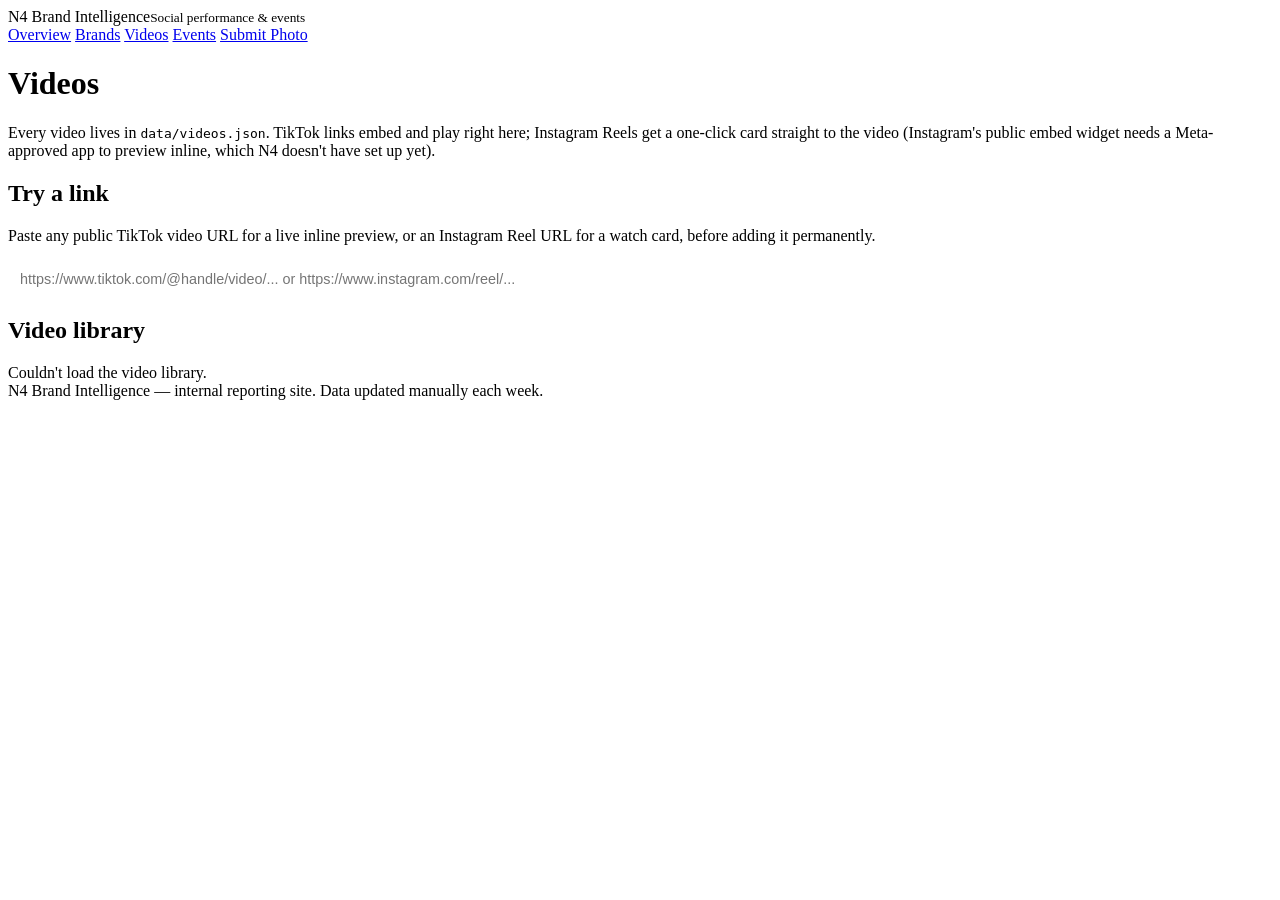
==== videos.html @ 7ddd7152 "Add files via upload" ====
<!doctype html>
<html lang="en">
<head>
<meta charset="utf-8" />
<meta name="viewport" content="width=device-width, initial-scale=1" />
<title>N4 Brand Intelligence — Videos</title>
<link rel="stylesheet" href="assets/style.css" />
</head>
<body>
<header class="topbar">
  <div class="topbar-inner">
    <div class="brand-mark">
      <span class="dot"></span>
      <div>N4 Brand Intelligence<small>Social performance &amp; events</small></div>
    </div>
    <nav class="mainnav">
      <a href="index.html">Overview</a>
      <a href="brands.html">Brands</a>
      <a href="videos.html">Videos</a>
      <a href="events.html">Events</a>
      <a href="submit-photo.html">Submit Photo</a>
    </nav>
  </div>
</header>

<main>
  <div class="page-head">
    <h1>Videos</h1>
    <p>Every video lives in <code>data/videos.json</code>. TikTok links embed and play right here; Instagram Reels get a one-click card straight to the video (Instagram's public embed widget needs a Meta-approved app to preview inline, which N4 doesn't have set up yet).</p>
  </div>

  <div class="section">
    <h2>Try a link</h2>
    <p class="sub">Paste any public TikTok video URL for a live inline preview, or an Instagram Reel URL for a watch card, before adding it permanently.</p>
    <div class="card" style="display:flex;gap:10px;flex-wrap:wrap;align-items:center;">
      <input id="previewUrl" type="text" placeholder="https://www.tiktok.com/@handle/video/... or https://www.instagram.com/reel/..." style="flex:1;min-width:240px;padding:10px 12px;border:1px solid var(--border);border-radius:8px;font-size:.9rem;" />
      <button id="previewBtn" style="padding:10px 18px;border:0;border-radius:8px;background:var(--accent);color:#fff;font-weight:600;cursor:pointer;">Preview</button>
    </div>
    <div id="previewSlot" style="max-width:300px;margin-top:16px;"></div>
  </div>

  <div class="section">
    <h2>Video library</h2>
    <div class="video-grid" id="videoGrid"></div>
  </div>
</main>

<footer class="sitefoot">N4 Brand Intelligence — internal reporting site. Data updated manually each week.</footer>

<script src="assets/app.js"></script>
<script>
async function embedTikTok(url, slotEl) {
  slotEl.innerHTML = `<div class="embed-slot">Loading…</div>`;
  try {
    const res = await fetch(`/api/tiktok-oembed?url=${encodeURIComponent(url)}`);
    const data = await res.json();
    if (data.html) {
      slotEl.innerHTML = `<div class="embed-slot">${data.html}</div>`;
      // TikTok's embed script (only needs to load once globally)
      if (!window.__tiktokEmbedScriptLoaded) {
        const s = document.createElement("script");
        s.src = "https://www.tiktok.com/embed.js";
        s.async = true;
        document.body.appendChild(s);
        window.__tiktokEmbedScriptLoaded = true;
      } else if (window.tiktokEmbed && window.tiktokEmbed.lib && window.tiktokEmbed.lib.render) {
        window.tiktokEmbed.lib.render();
      }
    } else {
      slotEl.innerHTML = `<div class="embed-slot">Couldn't embed this link.</div>`;
    }
  } catch (e) {
    slotEl.innerHTML = `<div class="embed-slot">Couldn't reach TikTok.</div>`;
  }
}

// Instagram's public embed widget requires a Meta-approved app to render reliably these days —
// without that (Ronnie doesn't have Meta API access set up yet), it 503s more often than not.
// Rather than show a broken iframe, use a real frame captured from the post as a thumbnail
// and link straight out to the playable Reel.
const igIcon = `<svg width="22" height="22" viewBox="0 0 24 24" fill="none" xmlns="http://www.w3.org/2000/svg">
  <rect x="2" y="2" width="20" height="20" rx="6" stroke="#fff" stroke-width="1.6"/>
  <circle cx="12" cy="12" r="5" stroke="#fff" stroke-width="1.6"/>
  <circle cx="17.4" cy="6.6" r="1.1" fill="#fff"/>
</svg>`;

function instagramCard(url, thumbnail) {
  const style = thumbnail ? ` style="background-image:url('${thumbnail}')"` : "";
  return `<a class="ig-watch${thumbnail ? " has-thumb" : ""}" href="${url}" target="_blank" rel="noopener"${style}>
    <div class="ig-watch-badge">${igIcon}<span>Watch on Instagram</span></div>
  </a>`;
}

function embedInstagram(url, slotEl, thumbnail) {
  slotEl.classList.add("ig-slot");
  slotEl.innerHTML = instagramCard(url, thumbnail);
}

function platformLabel(p) {
  if (p === "tiktok") return "TikTok";
  if (p === "instagram") return "Instagram";
  return p || "";
}

document.getElementById("previewBtn").addEventListener("click", () => {
  const url = document.getElementById("previewUrl").value.trim();
  if (!url) return;
  const slot = document.getElementById("previewSlot");
  if (/tiktok\.com/i.test(url)) embedTikTok(url, slot);
  else if (/instagram\.com/i.test(url)) embedInstagram(url, slot);
  else slot.innerHTML = `<div class="embed-slot">Paste a TikTok or Instagram link.</div>`;
});

(async function () {
  const grid = document.getElementById("videoGrid");
  let data, logoByName = {};
  try {
    data = await loadJSON("data/videos.json");
  } catch (e) {
    grid.innerHTML = `<div class="empty-state">Couldn't load the video library.</div>`;
    return;
  }
  try {
    const metrics = await loadJSON("data/metrics.json");
    metrics.brands.forEach(b => { if (b.logo) logoByName[b.name] = b.logo; });
  } catch (e) { /* logos are a nice-to-have; skip silently if metrics fails */ }

  data.videos.sort((a, b) => (b.postedAt || "").localeCompare(a.postedAt || ""));

  if (!data.videos.length) {
    grid.innerHTML = `<div class="add-video-card" style="grid-column:1/-1;">
      <strong>No videos added yet</strong>
      <span>Add an entry to <code>data/videos.json</code> with a TikTok URL and it'll show up here, embedded and playable.</span>
    </div>`;
    return;
  }

  grid.innerHTML = data.videos.map((v, i) => `
    <div class="video-card${v.platform === "instagram" ? " instagram" : ""}">
      <div class="embed-slot" id="slot-${i}">Loading…</div>
      <div class="meta">
        <div class="brandline">${logoByName[v.brand] ? `<img class="brand-logo-sm" style="width:16px;height:16px;vertical-align:-3px;margin-right:5px;" src="${logoByName[v.brand]}" alt="" />` : ""}${v.brand || ""}${v.platform ? " · " + platformLabel(v.platform) : ""}${v.postedAt ? ` · ${fmtDate(v.postedAt)}` : ""}</div>
        <h4>${v.caption || ""}</h4>
        <a class="open" href="${v.url}" target="_blank" rel="noopener">Open on ${platformLabel(v.platform) || "platform"} →</a>
      </div>
    </div>
  `).join("");

  data.videos.forEach((v, i) => {
    if (v.platform === "tiktok") {
      embedTikTok(v.url, document.getElementById(`slot-${i}`));
    } else if (v.platform === "instagram") {
      embedInstagram(v.url, document.getElementById(`slot-${i}`), v.thumbnail);
    } else {
      document.getElementById(`slot-${i}`).innerHTML = `<div class="embed-slot">Preview not available for this platform yet</div>`;
    }
  });
})();
</script>
</body>
</html>
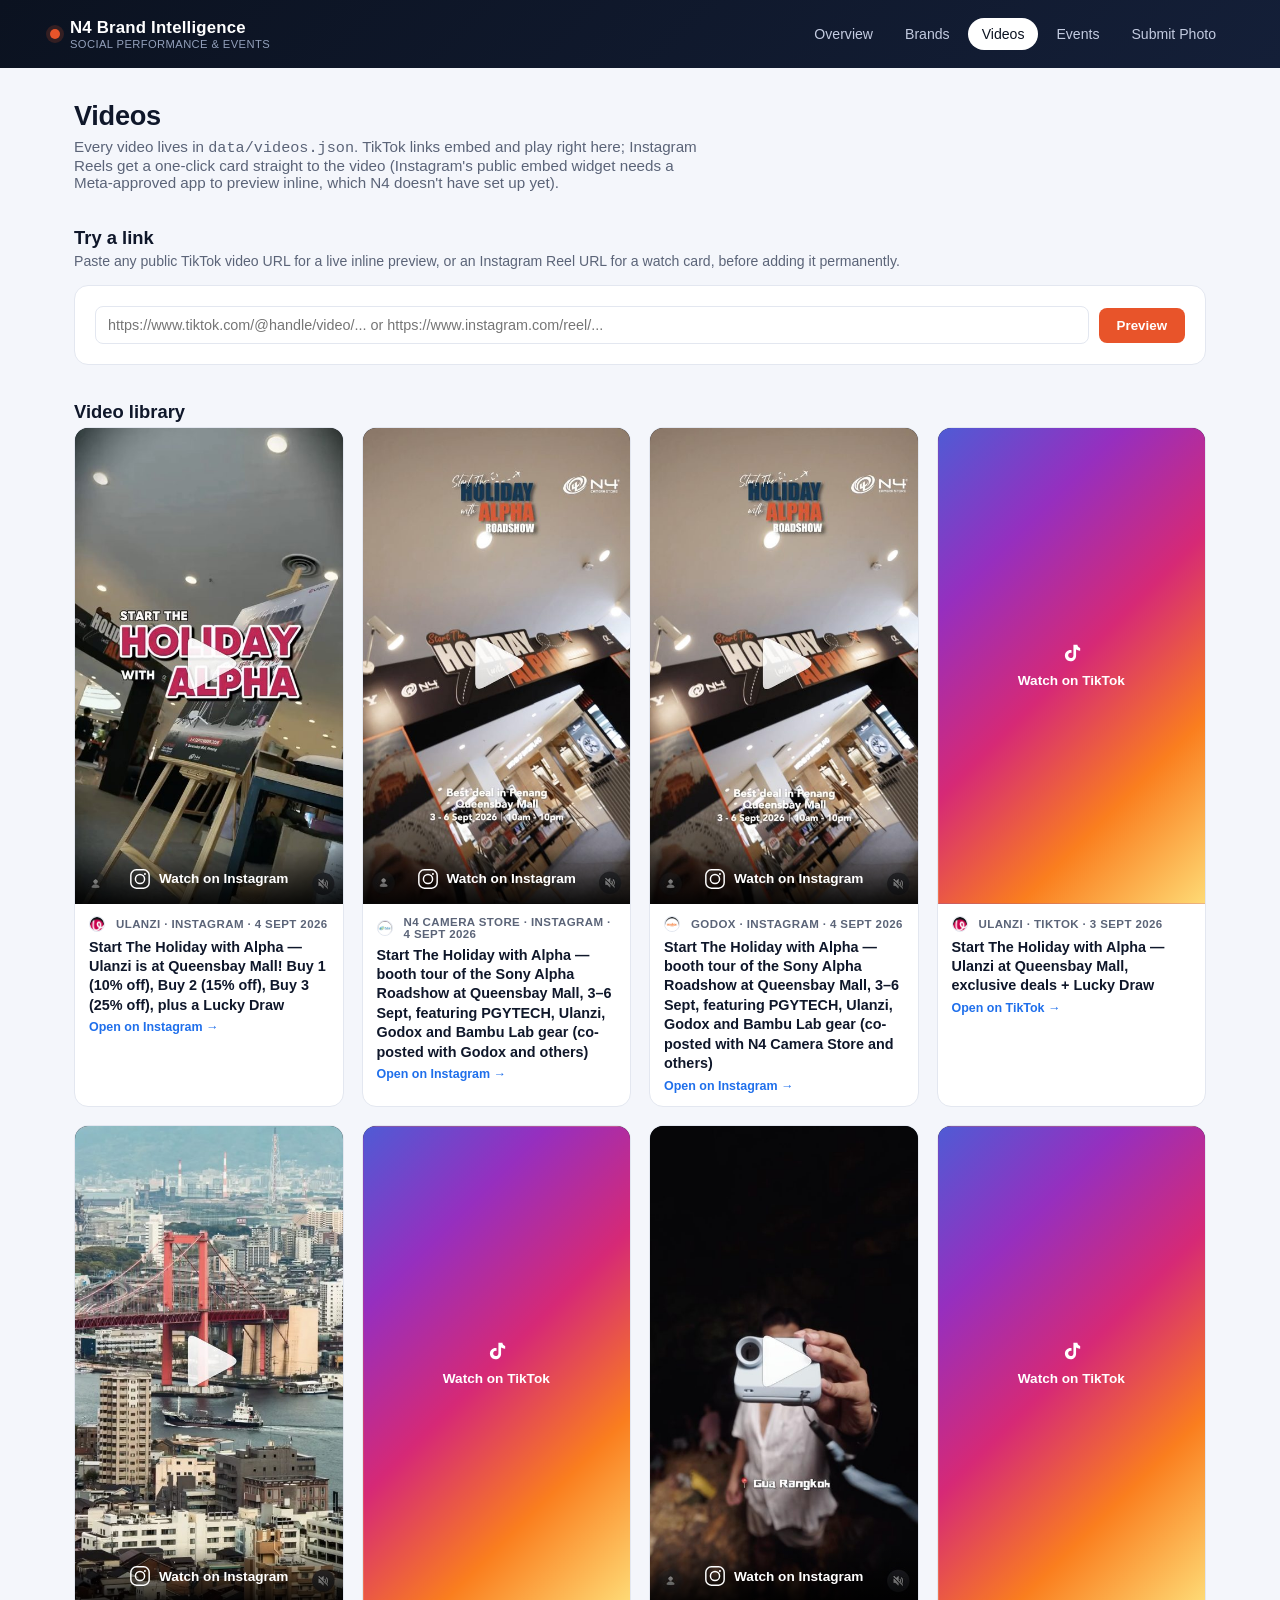
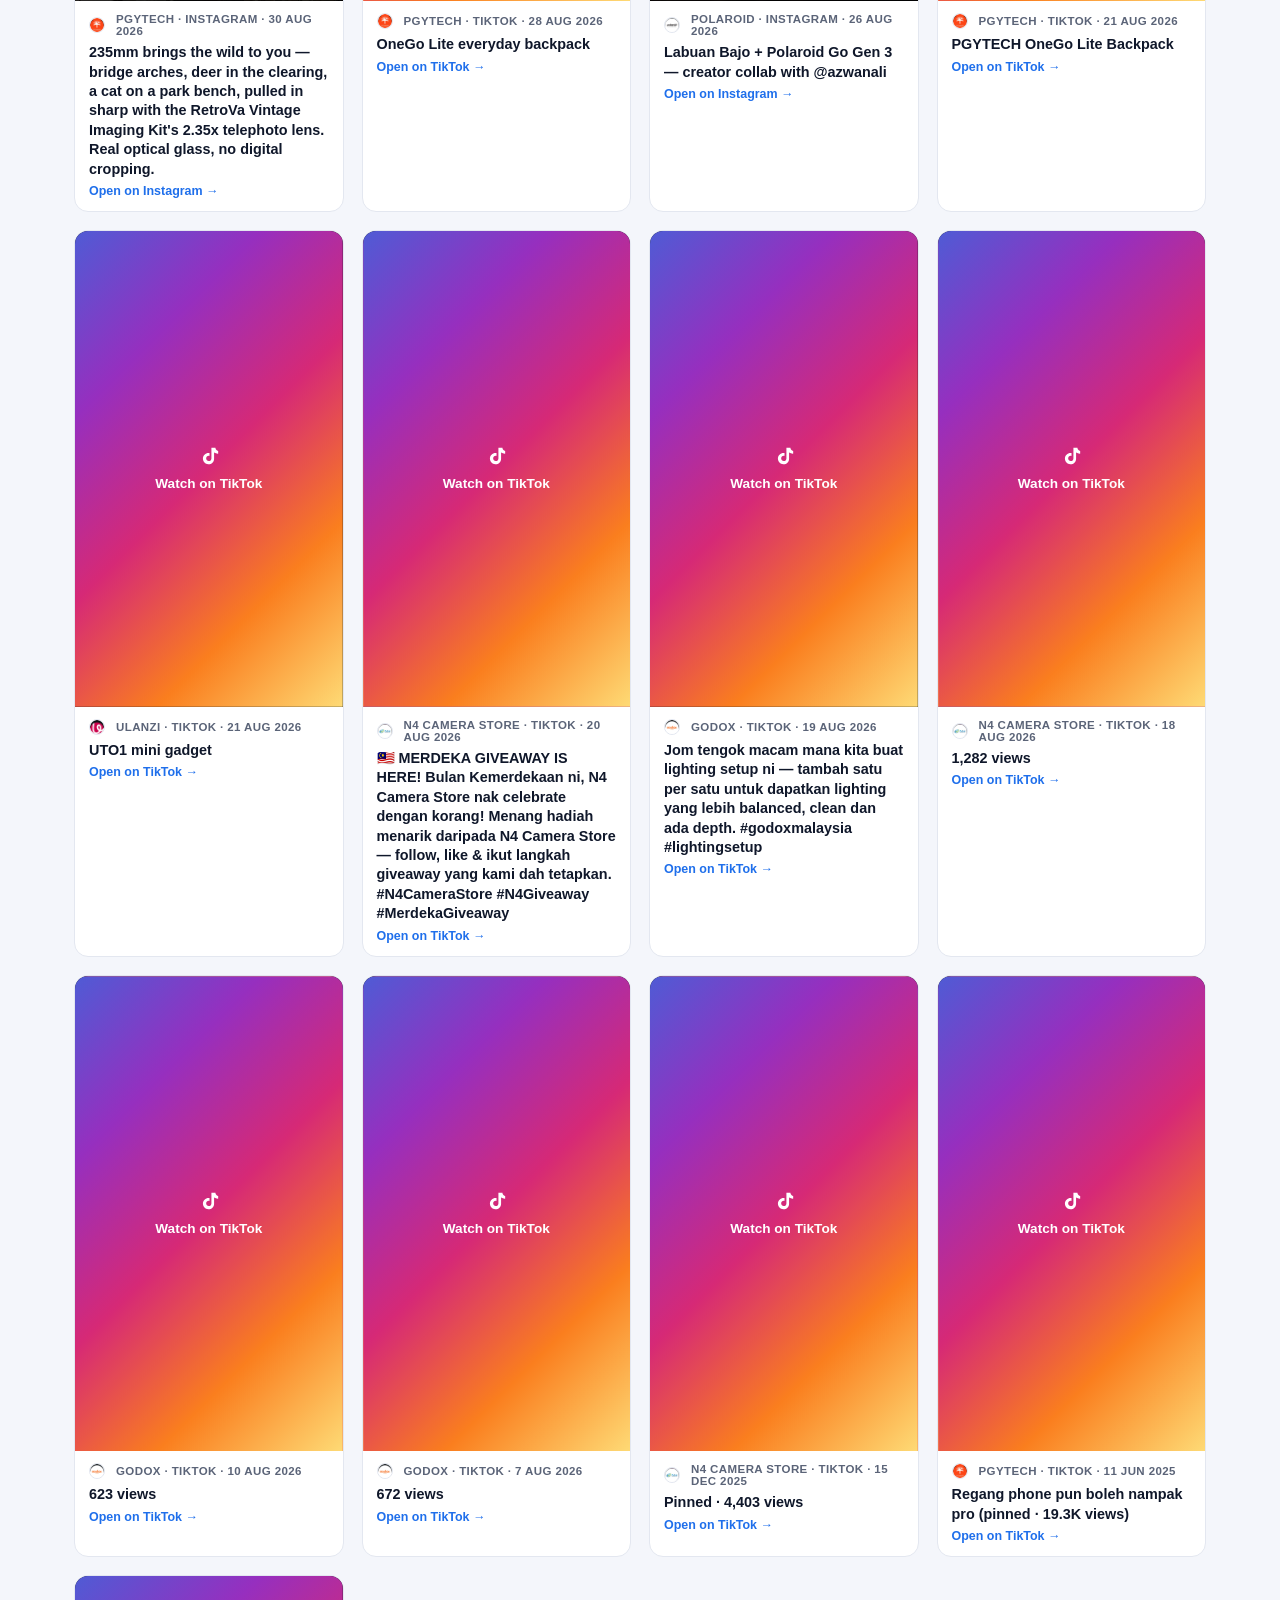
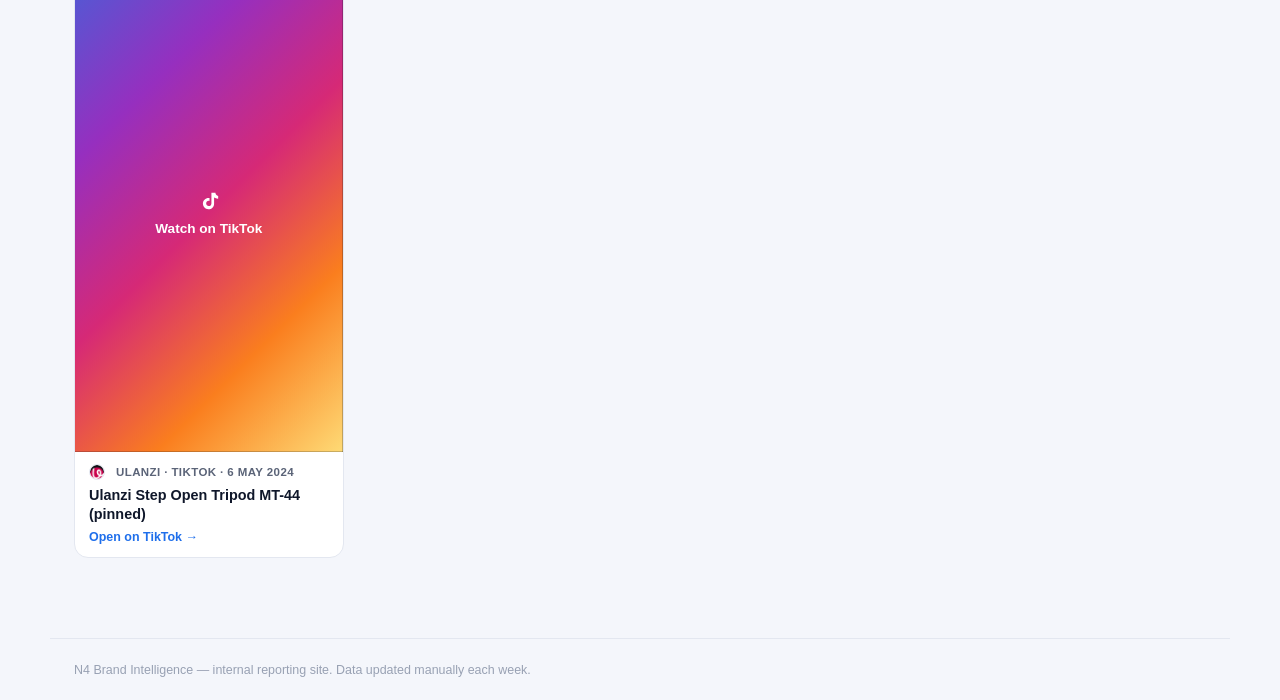
==== commit 37357238: "Add files via upload" ====
--- a/videos.html
+++ b/videos.html
@@ -49,10 +49,26 @@
 
 <script src="assets/app.js"></script>
 <script>
+const tiktokIcon = `<svg width="20" height="20" viewBox="0 0 24 24" fill="none" xmlns="http://www.w3.org/2000/svg">
+  <path d="M16.5 2h3.2c.2 1.9 1.3 3.5 3.3 4v3.3c-1.8.1-3.4-.4-4.9-1.4v7.4c0 3.9-3.2 6.9-7 6.7-3.5-.2-6.3-3.1-6.4-6.6-.1-3.9 3.1-7.1 7-7 .3 0 .6 0 .9.1v3.5c-.3-.1-.6-.2-.9-.2-1.8 0-3.2 1.5-3.1 3.3.1 1.6 1.4 2.9 3 3 1.8.1 3.3-1.4 3.3-3.2V2Z" fill="#fff"/>
+</svg>`;
+
+function tiktokWatchCard(url) {
+  return `<a class="ig-watch tiktok-watch" href="${url}" target="_blank" rel="noopener">
+    <div class="ig-watch-badge">${tiktokIcon}<span>Watch on TikTok</span></div>
+  </a>`;
+}
+
+// TikTok's own public oEmbed endpoint (https://www.tiktok.com/oembed) allows direct
+// cross-origin requests, so it's called straight from the browser — no serverless proxy
+// needed. (The site used to route this through a Netlify function; that's gone now that
+// the site runs on GitHub Pages, which has no backend, so we call TikTok directly instead.)
 async function embedTikTok(url, slotEl) {
   slotEl.innerHTML = `<div class="embed-slot">Loading…</div>`;
   try {
-    const res = await fetch(`/api/tiktok-oembed?url=${encodeURIComponent(url)}`);
+    const params = new URLSearchParams({ url });
+    const res = await fetch(`https://www.tiktok.com/oembed?${params.toString()}`);
+    if (!res.ok) throw new Error("oEmbed request failed");
     const data = await res.json();
     if (data.html) {
       slotEl.innerHTML = `<div class="embed-slot">${data.html}</div>`;
@@ -67,10 +83,14 @@
         window.tiktokEmbed.lib.render();
       }
     } else {
-      slotEl.innerHTML = `<div class="embed-slot">Couldn't embed this link.</div>`;
+      slotEl.classList.add("ig-slot");
+      slotEl.innerHTML = tiktokWatchCard(url);
     }
   } catch (e) {
-    slotEl.innerHTML = `<div class="embed-slot">Couldn't reach TikTok.</div>`;
+    // Fall back to a simple watch card rather than an error message — the video is
+    // still one click away even if the inline embed can't load.
+    slotEl.classList.add("ig-slot");
+    slotEl.innerHTML = tiktokWatchCard(url);
   }
 }
 
--- a/assets/style.css
+++ b/assets/style.css
@@ -0,0 +1,259 @@
+:root{
+  --bg:#0b1220;
+  --bg-panel:#101a2e;
+  --surface:#ffffff;
+  --surface-alt:#f4f6fb;
+  --border:#e3e7f0;
+  --ink:#0f172a;
+  --ink-soft:#5b6478;
+  --accent:#e8542a;
+  --accent-2:#1f6feb;
+  --good:#2ea043;
+  --radius:14px;
+  --max:1180px;
+  font-size:16px;
+}
+*{box-sizing:border-box;}
+html,body{margin:0;padding:0;}
+body{
+  font-family:'Inter',-apple-system,BlinkMacSystemFont,'Segoe UI',Roboto,Helvetica,Arial,sans-serif;
+  background:var(--surface-alt);
+  color:var(--ink);
+  -webkit-font-smoothing:antialiased;
+}
+a{color:inherit;text-decoration:none;}
+img{max-width:100%;display:block;}
+
+/* ---- top nav ---- */
+header.topbar{
+  background:linear-gradient(135deg,#0b1220,#141f38);
+  color:#fff;
+  padding:0 24px;
+}
+.topbar-inner{
+  max-width:var(--max);
+  margin:0 auto;
+  display:flex;
+  align-items:center;
+  justify-content:space-between;
+  height:68px;
+  flex-wrap:wrap;
+  gap:12px;
+}
+.brand-mark{
+  display:flex;
+  align-items:center;
+  gap:10px;
+  font-weight:700;
+  font-size:1.05rem;
+  letter-spacing:.2px;
+}
+.brand-mark .dot{
+  width:10px;height:10px;border-radius:50%;
+  background:var(--accent);
+  box-shadow:0 0 0 4px rgba(232,84,42,.18);
+}
+.brand-mark small{
+  display:block;
+  font-weight:400;
+  font-size:.7rem;
+  color:#93a0bb;
+  letter-spacing:.4px;
+  text-transform:uppercase;
+}
+nav.mainnav{display:flex;gap:4px;flex-wrap:wrap;}
+nav.mainnav a{
+  padding:8px 14px;
+  border-radius:999px;
+  font-size:.88rem;
+  font-weight:500;
+  color:#c3cbe0;
+}
+nav.mainnav a:hover{background:rgba(255,255,255,.08);color:#fff;}
+nav.mainnav a.active{background:#fff;color:#0b1220;}
+
+main{max-width:var(--max);margin:0 auto;padding:32px 24px 80px;}
+
+.page-head{margin-bottom:28px;}
+.page-head h1{font-size:1.7rem;margin:0 0 6px;letter-spacing:-.3px;}
+.page-head p{margin:0;color:var(--ink-soft);font-size:.95rem;max-width:640px;}
+.updated-pill{
+  display:inline-flex;align-items:center;gap:6px;
+  background:#eef1f8;color:var(--ink-soft);
+  font-size:.75rem;padding:4px 10px;border-radius:999px;margin-top:10px;
+}
+.updated-pill b{color:var(--ink);}
+
+/* ---- cards / grid ---- */
+.grid{display:grid;gap:18px;}
+.grid.cols-4{grid-template-columns:repeat(4,1fr);}
+.grid.cols-3{grid-template-columns:repeat(3,1fr);}
+.grid.cols-2{grid-template-columns:repeat(2,1fr);}
+@media (max-width:980px){
+  .grid.cols-4{grid-template-columns:repeat(2,1fr);}
+  .grid.cols-3{grid-template-columns:repeat(2,1fr);}
+}
+@media (max-width:640px){
+  .grid.cols-4,.grid.cols-3,.grid.cols-2{grid-template-columns:1fr;}
+  .topbar-inner{height:auto;padding:14px 0;}
+}
+
+.card{
+  background:var(--surface);
+  border:1px solid var(--border);
+  border-radius:var(--radius);
+  padding:20px;
+}
+.card.stat{position:relative;overflow:hidden;}
+.card.stat .accent-bar{position:absolute;top:0;left:0;right:0;height:4px;}
+.card.stat .logo-row{display:flex;align-items:center;gap:10px;margin-top:6px;}
+.card.stat h3{margin:0;font-size:1rem;font-weight:600;}
+.brand-logo{width:36px;height:36px;border-radius:50%;object-fit:cover;background:#fff;border:1px solid var(--border);flex:none;}
+.brand-logo-placeholder{
+  width:36px;height:36px;border-radius:50%;flex:none;
+  display:flex;align-items:center;justify-content:center;
+  color:#fff;font-weight:700;font-size:.85rem;
+}
+.brand-logo-sm{width:20px;height:20px;border-radius:50%;object-fit:cover;background:#fff;border:1px solid var(--border);flex:none;}
+.brand-logo-md{width:28px;height:28px;border-radius:50%;object-fit:cover;background:#fff;border:1px solid var(--border);flex:none;}
+.card.stat .platforms{display:flex;gap:14px;margin-top:12px;flex-wrap:wrap;}
+.plat-stat{font-size:.8rem;color:var(--ink-soft);}
+.plat-stat b{display:block;font-size:1.15rem;color:var(--ink);font-weight:700;}
+.plat-stat span.tag{
+  display:inline-block;font-size:.65rem;font-weight:700;letter-spacing:.4px;
+  text-transform:uppercase;color:#93a0bb;margin-bottom:2px;
+}
+.card.stat a.view-link{
+  display:inline-block;margin-top:14px;font-size:.8rem;font-weight:600;color:var(--accent-2);
+}
+.no-data{color:#98a1b3;font-size:.85rem;font-style:italic;}
+
+/* ---- table ---- */
+.table-wrap{overflow-x:auto;background:var(--surface);border:1px solid var(--border);border-radius:var(--radius);}
+table{width:100%;border-collapse:collapse;font-size:.87rem;min-width:760px;}
+thead th{
+  text-align:left;padding:12px 16px;font-size:.72rem;text-transform:uppercase;
+  letter-spacing:.5px;color:var(--ink-soft);background:var(--surface-alt);
+  border-bottom:1px solid var(--border);white-space:nowrap;
+}
+tbody td{padding:12px 16px;border-bottom:1px solid var(--border);white-space:nowrap;}
+tbody tr:last-child td{border-bottom:none;}
+tbody tr:hover{background:#fafbfe;}
+td.brandcell{display:flex;align-items:center;gap:8px;font-weight:600;}
+.swatch{width:9px;height:9px;border-radius:50%;flex:none;}
+
+.section{margin-top:36px;}
+.section h2{font-size:1.15rem;margin:0 0 4px;}
+.section p.sub{margin:0 0 16px;color:var(--ink-soft);font-size:.88rem;}
+
+.chart-card{background:var(--surface);border:1px solid var(--border);border-radius:var(--radius);padding:20px;}
+
+/* ---- video gallery ---- */
+.video-grid{display:grid;grid-template-columns:repeat(auto-fill,minmax(260px,1fr));gap:18px;}
+.video-card{background:var(--surface);border:1px solid var(--border);border-radius:var(--radius);overflow:hidden;}
+.video-card .embed-slot{aspect-ratio:9/16;background:#0b1220;display:flex;align-items:center;justify-content:center;color:#8b94ac;font-size:.8rem;position:relative;}
+.video-card .embed-slot iframe{border:0;width:100%;height:100%;}
+.embed-slot.ig-slot{padding:0;}
+.ig-watch{display:block;position:relative;width:100%;height:100%;background:linear-gradient(135deg,#4f5bd5,#962fbf,#d62976,#fa7e1e,#feda75);background-size:cover;background-position:center;}
+.ig-watch:hover .ig-watch-badge{background:rgba(0,0,0,.55);}
+.ig-watch-badge{
+  position:absolute;inset:0;display:flex;align-items:center;justify-content:center;gap:8px;
+  color:#fff;font-size:.85rem;font-weight:700;text-align:center;
+}
+.ig-watch.has-thumb .ig-watch-badge{
+  inset:auto 0 0 0;flex-direction:row;padding:20px 14px 14px;
+  background:linear-gradient(to top, rgba(0,0,0,.85), rgba(0,0,0,0));
+}
+.ig-watch:not(.has-thumb) .ig-watch-badge{flex-direction:column;gap:10px;padding:20px;}
+.video-card .meta{padding:12px 14px;}
+.video-card .meta .brandline{display:flex;align-items:center;gap:6px;font-size:.72rem;font-weight:700;text-transform:uppercase;letter-spacing:.4px;color:var(--ink-soft);}
+.video-card .meta h4{margin:6px 0 2px;font-size:.9rem;line-height:1.35;}
+.video-card .meta a.open{font-size:.78rem;color:var(--accent-2);font-weight:600;}
+.add-video-card{
+  border:1.5px dashed var(--border);border-radius:var(--radius);
+  display:flex;flex-direction:column;align-items:center;justify-content:center;
+  padding:30px 16px;text-align:center;color:var(--ink-soft);font-size:.85rem;gap:6px;
+}
+.add-video-card code{background:#eef1f8;padding:2px 6px;border-radius:6px;font-size:.75rem;}
+
+/* ---- events ---- */
+.event-card{
+  background:var(--surface);border:1px solid var(--border);border-radius:var(--radius);
+  padding:20px;display:flex;flex-direction:column;gap:10px;overflow:hidden;
+}
+.event-photo{
+  position:relative;margin:-20px -20px 0;aspect-ratio:4/3;overflow:hidden;
+  background-color:var(--surface-alt);
+}
+.event-photo .photo-track{
+  display:flex;height:100%;overflow-x:auto;scroll-snap-type:x mandatory;
+  scrollbar-width:none;-ms-overflow-style:none;
+}
+.event-photo .photo-track::-webkit-scrollbar{display:none;}
+.event-photo .photo-track img{
+  flex:0 0 100%;width:100%;height:100%;object-fit:cover;object-position:center top;
+  scroll-snap-align:start;
+}
+.event-photo .photo-nav{
+  position:absolute;top:50%;transform:translateY(-50%);width:26px;height:26px;border:0;
+  border-radius:50%;background:rgba(11,18,32,.5);color:#fff;display:flex;align-items:center;
+  justify-content:center;cursor:pointer;font-size:15px;line-height:1;padding:0;
+}
+.event-photo .photo-nav:hover{background:rgba(11,18,32,.75);}
+.event-photo .photo-nav.prev{left:8px;}
+.event-photo .photo-nav.next{right:8px;}
+.event-photo .photo-dots{
+  position:absolute;bottom:8px;left:0;right:0;display:flex;justify-content:center;gap:5px;
+}
+.event-photo .photo-dots .dot{
+  width:5px;height:5px;border-radius:50%;background:rgba(255,255,255,.55);
+}
+.event-photo .photo-dots .dot.active{background:#fff;}
+.event-card .status-row{display:flex;align-items:center;justify-content:space-between;}
+.badge{font-size:.68rem;font-weight:700;text-transform:uppercase;letter-spacing:.4px;padding:4px 9px;border-radius:999px;}
+.badge.current{background:#e9f9ee;color:var(--good);}
+.badge.upcoming{background:#eaf1fe;color:var(--accent-2);}
+.badge.placeholder{background:#fff4e8;color:#b5650a;}
+.badge.past{background:#f1f2f6;color:var(--ink-soft);}
+.event-card h3{margin:0;font-size:1.05rem;}
+.event-card p{margin:0;color:var(--ink-soft);font-size:.88rem;line-height:1.5;}
+.event-card .datebar{font-size:.78rem;font-weight:600;color:var(--ink-soft);}
+.event-card a.open{font-size:.8rem;font-weight:600;color:var(--accent-2);margin-top:4px;}
+
+.empty-state{
+  border:1.5px dashed var(--border);border-radius:var(--radius);
+  padding:36px 20px;text-align:center;color:var(--ink-soft);font-size:.9rem;
+}
+
+/* ---- submit-photo form ---- */
+.photo-form{max-width:560px;}
+.photo-form .hp-field{position:absolute;left:-9999px;top:auto;width:1px;height:1px;overflow:hidden;}
+.form-field{display:flex;flex-direction:column;gap:6px;margin-bottom:20px;}
+.form-field:last-of-type{margin-bottom:0;}
+.form-field label{font-size:.85rem;font-weight:600;color:var(--ink);}
+.form-field .req{color:var(--accent);}
+.form-field .opt{color:var(--ink-soft);font-weight:400;}
+.form-field .hint{font-size:.78rem;color:var(--ink-soft);}
+.photo-form input[type="text"],
+.photo-form input[type="email"],
+.photo-form select,
+.photo-form textarea{
+  padding:10px 12px;border:1px solid var(--border);border-radius:10px;
+  font-size:.9rem;font-family:inherit;background:#fff;color:var(--ink);
+}
+.photo-form input[type="file"]{font-size:.85rem;padding:6px 0;}
+.photo-form textarea{resize:vertical;min-height:90px;}
+.photo-form select:focus,
+.photo-form input:focus,
+.photo-form textarea:focus{outline:2px solid var(--accent-2);outline-offset:1px;}
+.btn-primary{
+  background:var(--accent);color:#fff;border:0;padding:12px 24px;
+  border-radius:10px;font-weight:700;font-size:.9rem;cursor:pointer;margin-top:6px;
+}
+.btn-primary:hover{opacity:.9;}
+.form-note{font-size:.8rem;color:var(--ink-soft);margin-top:16px;line-height:1.5;}
+
+footer.sitefoot{
+  max-width:var(--max);margin:0 auto;padding:24px;color:#98a1b3;font-size:.78rem;
+  border-top:1px solid var(--border);
+}
